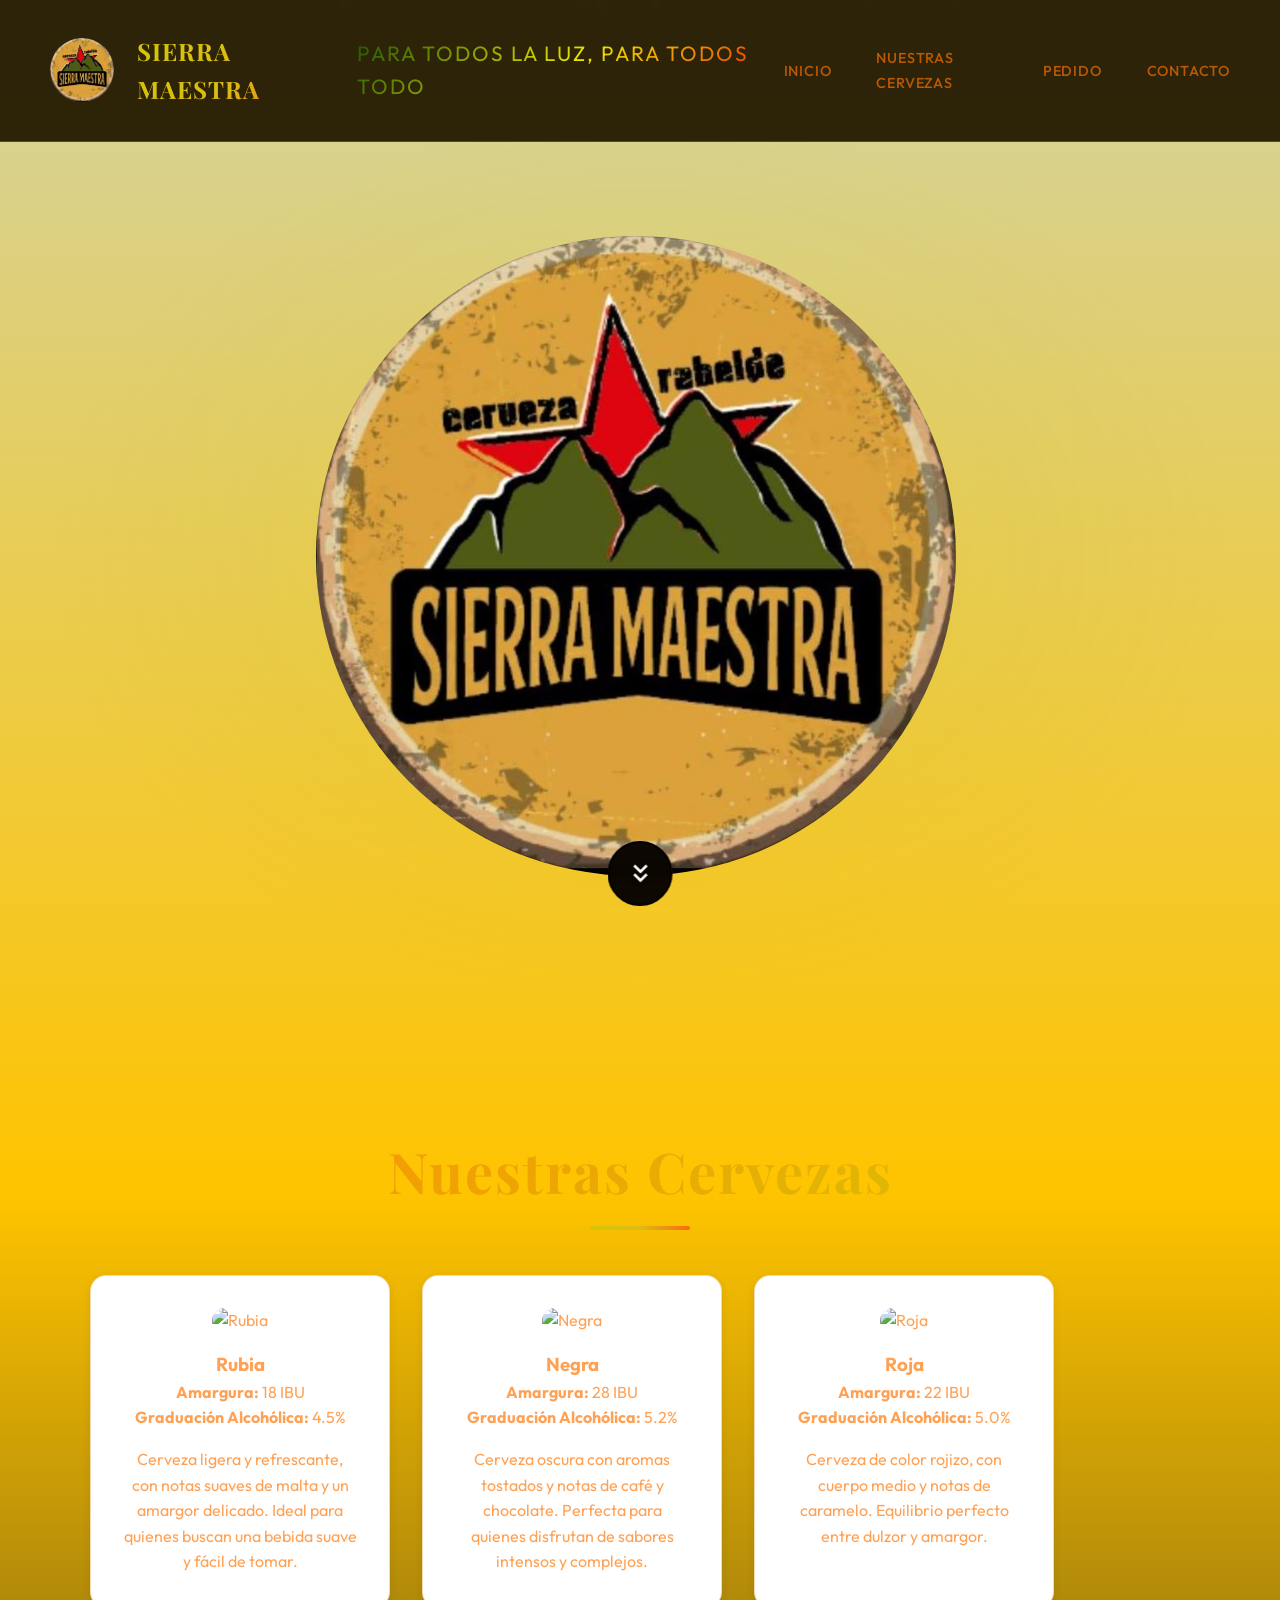
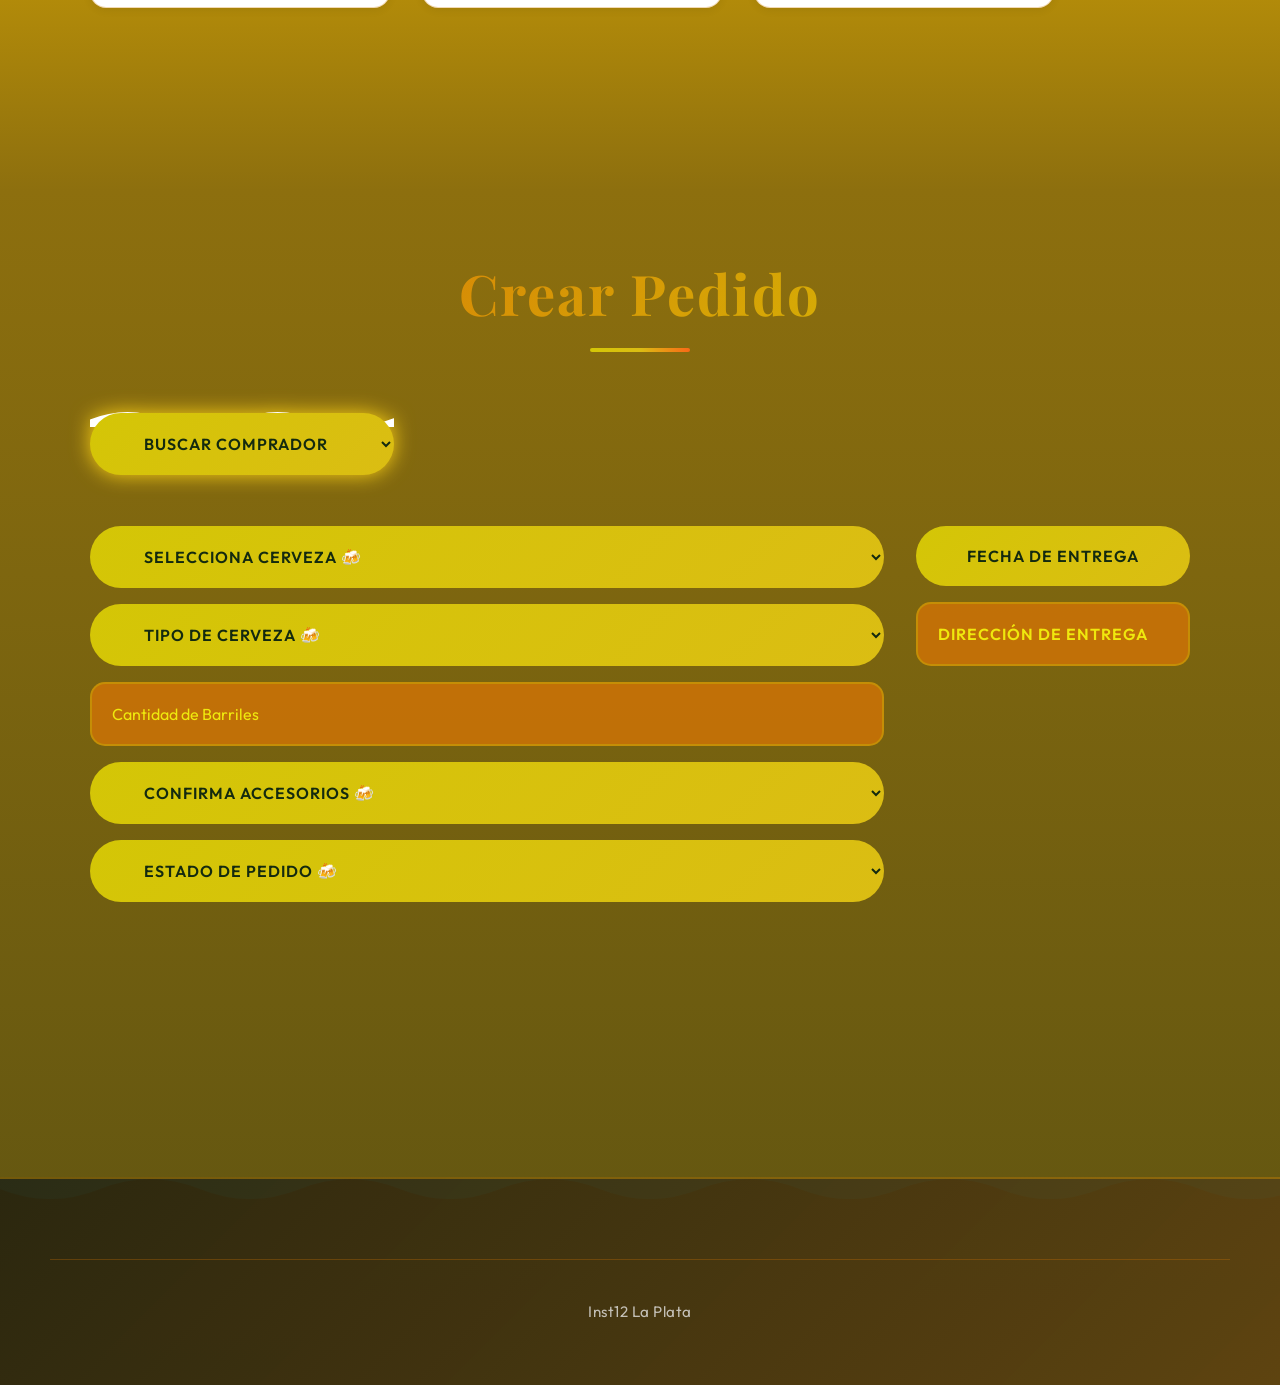
==== pedido.html @ 2453f2c6 "Front" ====
<!DOCTYPE html>
<html lang="en">
<head>
    <meta charset="UTF-8">
    <meta name="viewport" content="width=device-width, initial-scale=1.0">
    <title>Aqua Nova - Ocean Explorer Portfolio</title>
    <link rel="preconnect" href="https://fonts.googleapis.com">
    <link rel="preconnect" href="https://fonts.gstatic.com" crossorigin>
    <link href="https://fonts.googleapis.com/css2?family=Inter:wght@300;400;500;600;700;800&family=Playfair+Display:wght@400;500;600;700;800&family=Outfit:wght@300;400;500;600;700;800&display=swap" rel="stylesheet">
    <link href="tooplate-aqua-nova-style.css" rel="stylesheet">
<!--

Tooplate 2138 Aqua Nova

https://www.tooplate.com/view/2138-aqua-nova

Free HTML CSS Template

-->
</head>
<body>
    <div id="underwater-bg"></div>

    <nav id="navbar">
        <div class="nav-container">
            
            <a href="#home" class="logo-container">
                <img src="logo.jpg" alt="Logo" style="height: 4rem; width: 4rem; border-radius: 50%; object-fit: cover; vertical-align:middle; margin-right:8px;">               
                <span class="logo-text">Sierra Maestra</span>
                <p class="subtitle">Para todos la luz, para todos todo</p>
            </a>
            
            <div class="mobile-menu-toggle" id="mobile-toggle">
                <span></span>
                <span></span>
                <span></span>
            </div>
            
            <div class="nav-menu" id="nav-menu">
                <ul>
                    <li><a href="#home">INICIO</a></li>
                    <li><a href="#cervezas">NUESTRAS CERVEZAS</a></li>
                    <li><a href="#armarPedido">PEDIDO</a></li>
                    <li><a href="#contact">CONTACTO</a></li>
                </ul>
            </div>
        </div>
    </nav>
    <br>

    <section id="home" class="hero">
            <div class="hero-content">
                    <img src="logo.jpg" alt="Logo" style="height:  40rem; border-radius: 55%; object-fit: cover; vertical-align:middle; margin-right:8px;">
            </div>
            <a href="#armarPedido   " class="scroll-btn">
            <div class="scroll-btn-inner">
                <svg viewBox="0 0 24 24" fill="none" stroke="white" stroke-width="2">
                  <path d="M7 13l5 5 5-5M7 6l5 5 5-5"/>
                </svg>
            </div>
            </a>
    </section>
    <section id="cervezas" class="fade-in">
        <h2 class="section-title">Nuestras Cervezas</h2>
        <div class="contact-container" style="display: flex; flex-wrap: wrap; gap: 2rem;">
            <!-- Cerveza 1 -->
            <div class="cerveza-card" style="background: #fff; border-radius: 1rem; box-shadow: 0 2px 8px rgba(0,0,0,0.08); padding: 2rem; width: 300px; text-align: center;">
                <img src="rubia.jpg" alt="Rubia" style="width: 100%; height: 180px; object-fit: cover; border-radius: 1rem;">
                <h3 style="margin-top: 1rem;">Rubia</h3>
                <p><strong>Amargura:</strong> 18 IBU</p>
                <p><strong>Graduación Alcohólica:</strong> 4.5%</p>
                <p style="margin-top: 1rem;">Cerveza ligera y refrescante, con notas suaves de malta y un amargor delicado. Ideal para quienes buscan una bebida suave y fácil de tomar.</p>
            </div>
            <!-- Cerveza 2 -->
            <div class="cerveza-card" style="background: #fff; border-radius: 1rem; box-shadow: 0 2px 8px rgba(0,0,0,0.08); padding: 2rem; width: 300px; text-align: center;">
                <img src="negra.jpg" alt="Negra" style="width: 100%; height: 180px; object-fit: cover; border-radius: 1rem;">
                <h3 style="margin-top: 1rem;">Negra</h3>
                <p><strong>Amargura:</strong> 28 IBU</p>
                <p><strong>Graduación Alcohólica:</strong> 5.2%</p>
                <p style="margin-top: 1rem;">Cerveza oscura con aromas tostados y notas de café y chocolate. Perfecta para quienes disfrutan de sabores intensos y complejos.</p>
            </div>
            <!-- Cerveza 3 -->
            <div class="cerveza-card" style="background: #fff; border-radius: 1rem; box-shadow: 0 2px 8px rgba(0,0,0,0.08); padding: 2rem; width: 300px; text-align: center;">
                <img src="roja.jpg" alt="Roja" style="width: 100%; height: 180px; object-fit: cover; border-radius: 1rem;">
                <h3 style="margin-top: 1rem;">Roja</h3>
                <p><strong>Amargura:</strong> 22 IBU</p>
                <p><strong>Graduación Alcohólica:</strong> 5.0%</p>
                <p style="margin-top: 1rem;">Cerveza de color rojizo, con cuerpo medio y notas de caramelo. Equilibrio perfecto entre dulzor y amargor.</p>
            </div>
        </div>
    </section>  
    <section id="armarPedido" class="fade-in">
    <h2 class="section-title">Crear Pedido</h2>
    <div class="contact-container">
        <form class="contact-form">



                <!-- probando -->
                <div class="form-group">
                    <select id="buscarClienteSelect" class="dive-btn" style="margin-top: 1rem;" required>
                                        <option value="">Buscar Comprador</option>
                                        <option value="dni">DNI</option>
                                        <option value="nombre">Nombre</option>
                                        <option value="email">Email</option>
                                        <option value="telefono">Teléfono</option>
                    </select>
                            <input type="text" id="buscarClienteInput" style="margin-top: 1rem; display:none;" required>
                            <button type="button" id="buscarClienteBtn" class="dive-btn" style="margin-top: 1rem; display:none;">Buscar</button>
                            <!-- <input type="text" placeholder="Nombre / Razón Social" style="margin-top: 1rem;" required>
                            <input type="email" placeholder="E-mail" required>
                            <input type="text" placeholder="Dirección de Facturación" required>
                            <input type="tel" placeholder="Teléfono" required>
                            <input type="date" class="dive-btn" style="margin-top: 1rem;" placeholder="Fecha de Pedido" required> -->
                 </select>
                        </div>

                
                      
        </form>
    </div>
    <div class="contact-container">
        <div class="form-group">
            <select class="dive-btn" style="margin-top: 1rem;" required>
                <option value="">Selecciona Cerveza 🍻</option>
                <option value="rubia">Rubia</option>
                <option value="negra">Negra</option>
                <option value="roja">Roja</option>
            </select>
            <select id="cervezaSelect" class="dive-btn" style="margin-top: 1rem;" required>
                <option value="">Tipo de Cerveza 🍻</option>
                <option value="litro">Litro</option>
                <option value="barril">Barril</option>
            </select>
            <input type="number" placeholder="Cantidad de Barriles" style="margin-top: 1rem;" required>
            <select class="dive-btn" style="margin-top: 1rem;" required>
                <option value="">Confirma Accesorios 🍻</option>
                <option value="si">Sí</option>
                <option value="no">No</option>
            </select>
            <select class="dive-btn" style="margin-top: 1rem;" required>
                <option value="">Estado de Pedido 🍻</option>
                <option value="confirmado">Confirmado</option>
                <option value="noConfirmado">No Confirmado</option>
                <option value="enEspera">En Espera</option>
                <option value="finalizado">Finalizado</option>
            </select>
        </div>
     <div class="form-group">
            <button type="button" id="mostrarFechaBtn" class="dive-btn" style="margin-top: 1rem;">Fecha de Entrega</button>
            <input type="datetime-local" id="fechaEntrega" class="dive-btn" style="margin-top: 1rem; display:none;" required>
            <input type="text" class="dive-btn" id="direccionEntrega" style="margin-top: 1rem;" placeholder="Dirección de Entrega" required>
            <div id="mapaEntrega" style="margin-top: 1rem; width: 100%; height: 300px; display: none;"></div>
    </div>  
    <div id="mapaEntrega" style="margin-top: 1rem; width: 100%; height: 300px; display: none;"></div>
    
        <!-- <div class="form-group">
            
            <label for="fechaEntrega" style="margin-top: 1rem;">Fecha de Entrega</label>
            <input type="datetime-local" id="fechaEntrega" class="dive-btn" style="margin-top: 1rem;" required>
            <input type="text" class="dive-btn" id="direccionEntrega" style="margin-top: 1rem;" placeholder="Dirección de Entrega" required>
            <div id="mapaEntrega" style="margin-top: 1rem; width: 100%; height: 300px; display: none;"></div>
        </div> -->
            <button type="button" id="confirmarPedido" class="dive-btn" style="margin-top: 1rem; display:none;">Confirmar Pedido</button>

    </div>
</section>

    <footer>       
        <div class="footer-bottom">
            <p> Inst12 La Plata</p>
        </div>
    </footer>

    <script src="tooplate-aqua-nova-scripts.js"></script>
</body>
</html>
---- tooplate-aqua-nova-style.css ----
/*

Tooplate 2138 Aqua Nova

https://www.tooplate.com/view/2138-aqua-nova

*/

@charset "utf-8";

/* CSS Document */

        * {
            margin: 0;  
            padding: 0;
            box-sizing: border-box;
        }

        :root {
            --deep-ocean: #142a0f;
            --ocean-blue: #e7b018;
            --aqua-teal: #d1b308;
            --coral-orange: #f96916;
            --sea-foam: #dbbd13;
            --pearl-white: #ff7403ad;
            --wave-blue: #cfa004;
            --deep-teal: #e6c406;
            --sunset-pink: #ec4899;
            --sand-gold: #eab308;
            --ocean-surface: #d4c606;   
            --twilight-purple: #7c3aed;
            --twilight-black: #010002;
        }

        body {
            font-family: 'Outfit', -apple-system, BlinkMacSystemFont, sans-serif;
            background: linear-gradient(180deg,rgb(212, 212, 160) 0%, #ffc400 40%, #8d6f0e 60%, #5e5311 100%);
            color: var(--pearl-white);
            overflow-x: hidden;
            position: relative;
            line-height: 1.6;
            -webkit-font-smoothing: antialiased;
            -moz-osx-font-smoothing: grayscale;
            min-height: 100vh;
        }

        /* Underwater Background - Simplified */
        #underwater-bg {
            position: fixed;
            top: 0;
            left: 0;
            width: 100%;
            height: 100%;
            z-index: -1;
            overflow: hidden;
        }

        /* Floating bubbles */
        .bubble {
            position: absolute;
            background: radial-gradient(circle, rgb(255, 255, 255) 0%, rgba(255, 255, 255, 0.712) 60%, transparent 100%);
            border-radius: 50%;
            animation: bubbleFloat 15s ease-in-out infinite;
            pointer-events: none;
            box-shadow: inset 0 0 10px rgba(255, 255, 255, 0.3);
        }

        @keyframes bubbleFloat {
            0% { 
                transform: translateY(100vh) translateX(0px) scale(0); 
                opacity: 0; 
            }
            5% { 
                opacity: 0.6; 
                transform: translateY(95vh) translateX(5px) scale(0.3); 
            }
            15% { 
                opacity: 0.8; 
                transform: translateY(85vh) translateX(-10px) scale(0.6); 
            }
            50% { 
                opacity: 0.9; 
                transform: translateY(50vh) translateX(15px) scale(0.9); 
            }
            85% { 
                opacity: 0.7; 
                transform: translateY(15vh) translateX(-5px) scale(1); 
            }
            95% { 
                opacity: 0.3; 
                transform: translateY(5vh) translateX(10px) scale(1.1); 
            }
            100% { 
                transform: translateY(-5vh) translateX(0px) scale(1.2); 
                opacity: 0; 
            }
        }

        /* Ocean particles */
        .ocean-particle {
            position: absolute;
            background: radial-gradient(circle, var(white)  0%, rgba(240, 240, 240, 0.4) 50%, transparent 80%);
            border-radius: 50%;
            animation: drift 18s ease-in-out infinite;
            pointer-events: none;
            opacity: 0.6;
        }

        @keyframes drift {
            0% { 
                transform: translateX(-120px) translateY(20px) rotate(0deg) scale(0.8); 
                opacity: 0; 
            }
            10% { 
                opacity: 0.4; 
                transform: translateX(-80px) translateY(10px) rotate(20deg) scale(0.9); 
            }
            30% { 
                opacity: 0.7; 
                transform: translateX(20vw) translateY(-10px) rotate(90deg) scale(1); 
            }
            50% { 
                opacity: 0.8; 
                transform: translateX(50vw) translateY(5px) rotate(180deg) scale(1.1); 
            }
            70% { 
                opacity: 0.6; 
                transform: translateX(80vw) translateY(-15px) rotate(270deg) scale(1); 
            }
            90% { 
                opacity: 0.3; 
                transform: translateX(calc(100vw + 80px)) translateY(-30px) rotate(340deg) scale(0.9); 
            }
            100% { 
                transform: translateX(calc(100vw + 120px)) translateY(-50px) rotate(360deg) scale(0.8); 
                opacity: 0; 
            }
        }

        /* Navigation */
        nav {
            position: fixed;
            top: 0;
            width: 100%;
            padding: 20px 50px;
            color:#633912;
            background: rgba(36, 26, 0, 0.95);    
            backdrop-filter: blur(20px);
            z-index: 1000;
            transition: all 0.3s ease;
            border-bottom: 1px solid rgba(185, 160, 16, 0.3);
        }

        nav.scrolled {
            padding: 15px 50px;
            background: #633912;
            box-shadow: 0 8px 32px rgba(185, 168, 16, 0.15);
        }

        .nav-container {
            display: flex;
            justify-content: space-between;
            align-items: center;
            max-width: 1400px;
            margin: 0 auto;
        }

        /* Logo */
        .logo-container {
            display: flex;
            align-items: center;
            gap: 15px;
            text-decoration: none;
            transition: all 0.3s ease;
        }

        .logo-container:hover {
            transform: scale(1.05);
        }
        .logo-img {
            border-radius: 50%;
            object-fit: cover;
        }
  

        .logo-text {
            font-family: 'Playfair Display', serif;
            font-size: 1.5rem;
            font-weight: 700;
            background: linear-gradient(135deg, var(--ocean-surface), var(--sea-foam), var(--coral-orange));
            -webkit-background-clip: text;
            -webkit-text-fill-color: transparent;
            background-clip: text;
            letter-spacing: 1px;
        }

        /* Navigation Menu - Modern Minimal Design */
        nav ul {
            list-style: none;
            display: flex;
            gap: 45px;
            align-items: center;
        }

        nav a {
            font-family: 'Outfit', sans-serif;
            color: var(--pearl-white);
            text-decoration: none;
            position: relative;
            transition: all 0.3s cubic-bezier(0.4, 0, 0.2, 1);
            font-weight: 500;
            letter-spacing: 0.8px;
            padding: 12px 0;
            font-size: 0.9rem;
            text-transform: uppercase;
        }

        nav ul a::after {
            content: '';
            position: absolute;
            left: 0;
            bottom: -4px;
            width: 0;
            height: 2px;
            background: linear-gradient(90deg, var(--ocean-surface) 0%, var(--sea-foam) 50%, var(--coral-orange) 100%);
            transition: width 0.4s cubic-bezier(0.4, 0, 0.2, 1);
            border-radius: 1px;
        }

        nav ul a:hover {
            color: var(--ocean-surface);
            transform: translateY(-2px);
        }

        nav ul a:hover::after {
            width: 100%;
        }

        /* Active menu item */
        nav ul a.active {
            color: var(--ocean-surface);
        }

        nav ul a.active::after {
            width: 100%;
            background: var(--ocean-surface);
        }

        /* Mobile Menu */
        .mobile-menu-toggle {
            display: none;
            flex-direction: column;
            cursor: pointer;
            z-index: 1001;
        }

        .mobile-menu-toggle span {
            width: 30px;
            height: 3px;
            background: var(--ocean-surface);
            margin: 3px 0;
            transition: all 0.3s ease;
            border-radius: 2px;
        }
        .cantidad-margen {
            margin: 1rem 0;
        }
        .mobile-menu-toggle.active span:nth-child(1) {
            transform: rotate(45deg) translate(8px, 8px);
        }

        .mobile-menu-toggle.active span:nth-child(2) {
            opacity: 0;
        }

        .mobile-menu-toggle.active span:nth-child(3) {
            transform: rotate(-45deg) translate(8px, -8px);
        }

        /* Hero Section */
        .hero {
            height: 100vh;
            display: flex;
            align-items: center;
            justify-content: center;
            position: relative;
            margin-top: 80px;
            background: radial-gradient(ellipse at center, rgba(182, 185, 16, 0.1) 0%, transparent 70%);
        }

        .hero-content {
            text-align: center;
            z-index: 10;
            animation: fadeInUp 2s ease;
            position: relative;
        }

        .ocean-title {
            font-family: 'Playfair Display', serif;
            font-size: 4.8rem;
            font-weight: 800;
            position: relative;
            color: #633912;
            letter-spacing: 3px;
            margin-bottom: 20px;
            text-shadow: 0 0 30px rgba(112, 53, 4, 0.959);
            animation: waveGlow 4s ease-in-out infinite alternate;
        }

        .ocean-subtitle {
            font-family: 'Playfair Display', serif;
            font-size: 4.8rem;
            font-weight: 800;
            position: relative;
            color: #633912;
            letter-spacing: 3px;
            margin-bottom: 20px;
            text-shadow: 0 0 30px rgba(112, 53, 4, 0.959);
            animation: waveGlow 4s ease-in-out infinite alternate;
        }

        @keyframes waveGlow {
            0% { 
                text-shadow: 0 0 30px rgba(64, 212, 6, 0.8),
                           0 0 60px rgba(36, 238, 18, 0.6);
            }
            50% { 
                text-shadow: 0 0 40px rgb(213, 250, 2),
                             0 0 200px rgb(240, 236, 6),
                           0 0 200px rgba(255, 238, 2, 0.993);
            }
            100% { 
                text-shadow: 0 0 40px rgb(255, 30, 0),
                           0 0 80px rgba(255, 2, 2, 0.925),
                           0 0 200px rgba(250, 0, 0, 0.932);
            }
        }

        .subtitle {
            font-family: 'Outfit', sans-serif;
            font-size: 1.3rem;
            font-weight: 400;
            opacity: 0.9;
            background: linear-gradient(135deg, rgb(26, 90, 0),rgb(255, 251, 0), rgba(255, 8, 8));
            -webkit-background-clip: text;
            -webkit-text-fill-color: transparent;
            background-clip: text;
            letter-spacing: 2px;
            text-transform: uppercase;
            animation: ripple 3s ease-in-out infinite, waveGlow 4s ease-in-out infinite alternate  ;
        }

        @keyframes ripple {
            0%, 100% { opacity: 0.8; transform: translateY(0px); }
            50% { opacity: 1; transform: translateY(-5px); }
        }

        /* Scroll Button */
        .scroll-btn {
            position: absolute;
            bottom: 100px;
            left: 50%;
            transform: translateX(-50%);
            cursor: pointer;
            animation: wave 3s ease-in-out infinite;
            z-index: 10;
        }

        .scroll-btn-inner {
            width: 65px;
            height: 65px;
            border: 2px solid var(--twilight-black);
            border-radius: 50%;
            display: flex;
            align-items: center;
            justify-content: center;
            background: rgba(10, 5, 0, 0.979);
            backdrop-filter: blur(10px);
            transition: all 0.3s ease;
            position: relative;
        }

        .scroll-btn:hover .scroll-btn-inner {
            background: rgb(71, 29, 1);
            transform: scale(1.1);
            box-shadow: 0 0 40px var(--twilight-black), inset 0 0 20px rgba(54, 36, 1, 0.911);
        }

        .scroll-btn svg {
            width: 30px;
            height: 30px;
            stroke: var(white);
            animation: bob 2s infinite;
        }

        @keyframes wave {
            0%, 100% { transform: translateX(-50%) translateY(0); }
            50% { transform: translateX(-50%) translateY(-20px); }
        }

        @keyframes bob {
            0%, 100% { opacity: 1; transform: translateY(0); }
            50% { opacity: 0.7; transform: translateY(8px); }
        }

        /* Sections */
        section {
            padding: 120px 50px;
            max-width: 1200px;
            margin: 0 auto;
            position: relative;
            z-index: 2;
        }

        .section-title {
            font-family: 'Playfair Display', serif;
            font-size: 3.5rem;
            font-weight: 700;
            margin-bottom: 60px;
            text-align: center;
            position: relative;
            display: inline-block;
            width: 100%;
            letter-spacing: 2px;
            background: linear-gradient(135deg, var(--pearl-white), var(--ocean-surface));
            -webkit-background-clip: text;
            -webkit-text-fill-color: transparent;
            background-clip: text;
        }

        .section-title::after {
            content: '';
            position: absolute;
            bottom: -15px;
            left: 50%;
            transform: translateX(-50%);
            width: 100px;
            height: 4px;
            background: linear-gradient(90deg, var(--ocean-surface), var(--sea-foam), var(--coral-orange));
            border-radius: 2px;
            animation: currentFlow 4s ease-in-out infinite;
        }

        @keyframes currentFlow {
            0%, 100% { width: 100px; }
            50% { width: 160px; }
        }

        /* About Section - Ocean Theme */
        .about-section {
            background: linear-gradient(135deg, rgba(212, 174, 6, 0.08), rgba(185, 154, 16, 0.08));
            border-radius: 30px;
            padding: 80px 60px;
            margin: 0 auto;
            max-width: 1400px;
            border: 1px solid rgba(212, 191, 6, 0.2);
            position: relative;
            overflow: hidden;
        }

        .about-section::before {
            content: '';
            position: absolute;
            top: 0;
            left: 0;
            right: 0;
            bottom: 0;
            background: url('data:image/svg+xml,<svg xmlns="http://www.w3.org/2000/svg" viewBox="white"><path d="M0 10 Q25 0 50 10 T100 10 V20 H0 Z" fill="white)"/></svg>') repeat-x;
            background-size: 200px 40px;
            animation: waves 8s ease-in-out infinite;
            pointer-events: none;
        }

        @keyframes waves {
            0%, 100% { transform: translateX(0); }
            50% { transform: translateX(-100px); }
        }

        .about-hero {
            text-align: center;
            margin-bottom: 80px;
            position: relative;
            z-index: 1;
        }

        .about-hero h3 {
            font-family: 'Playfair Display', serif;
            font-size: 2.8rem;
            font-weight: 700;
            margin-bottom: 30px;
            background: linear-gradient(135deg, var(--ocean-surface), var(--sea-foam));
            -webkit-background-clip: text;
            -webkit-text-fill-color: transparent;
            background-clip: text;
            letter-spacing: 1px;
        }

        .about-description {
            font-size: 1.2rem;
            line-height: 1.8;
            color: rgba(248, 250, 252, 0.9);
            max-width: 800px;
            margin: 0 auto;
            font-weight: 400;
        }

        .about-grid {
            display: grid;
            grid-template-columns: 1fr 1fr 1fr;
            gap: 50px;
            margin-top: 60px;
            position: relative;
            z-index: 1;
        }

        .about-card {
            background: rgba(212, 174, 6, 0.12);
            backdrop-filter: blur(15px);
            border-radius: 25px;
            padding: 40px 30px;
            border: 1px solid rgba(212, 130, 6, 0.3);
            transition: all 0.4s ease;
            text-align: center;
            position: relative;
            overflow: hidden;
        }

        .about-card::before {
            content: '';
            position: absolute;
            top: -50%;
            left: -50%;
            width: 200%;
            height: 200%;
            background: radial-gradient(circle, rgba(212, 123, 6, 0.15) 0%, transparent 70%);
            transform: rotate(45deg);
            transition: all 0.5s ease;
            opacity: 0;
        }

        .about-card:hover::before {
            opacity: 1;
            animation: shimmer 0.8s ease;
        }

        .about-card:hover {
            transform: translateY(-15px);
            box-shadow: 0 30px 60px rgba(212, 140, 6, 0.3);
            border-color: var(--sea-foam);
            background: rgba(212, 174, 6, 0.18);
        }

        @keyframes shimmer {
            0% { transform: rotate(45deg) translateY(-100%); }
            100% { transform: rotate(45deg) translateY(100%); }
        }

        .about-card-icon {
            font-size: 3.5rem;
            margin-bottom: 25px;
            display: block;
            filter: drop-shadow(0 0 20px rgba(208, 212, 6, 0.6));
        }

        .about-card h4 {
            font-family: 'Playfair Display', serif;
            font-size: 1.4rem;
            font-weight: 600;
            margin-bottom: 15px;
            color: var(--ocean-surface);
            letter-spacing: 0.5px;
            text-transform: capitalize;
        }

        .about-card p {
            font-size: 1rem;
            line-height: 1.7;
            color: rgba(248, 250, 252, 0.85);
            font-weight: 400;
        }

        .achievements-grid {
            display: grid;
            grid-template-columns: repeat(4, 1fr);
            gap: 30px;
            margin-top: 60px;
            position: relative;
            z-index: 1;
        }

        .achievement-item {
            text-align: center;
            padding: 35px 25px;
            background: rgba(86, 94, 17, 0.2);
            border-radius: 20px;
            border: 1px solid rgba(185, 131, 16, 0.4);
            transition: all 0.3s ease;
            position: relative;
            overflow: hidden;
        }

        .achievement-item::before {
            content: '';
            position: absolute;
            top: 0;
            left: 0;
            right: 0;
            height: 4px;
            background: linear-gradient(90deg, var(--ocean-surface), var(--sea-foam), var(--coral-orange));
        }

        .achievement-item:hover {
            transform: translateY(-8px);
            border-color: var(--ocean-surface);
            box-shadow: 0 20px 40px rgba(212, 157, 6, 0.25);
            background: rgba(94, 67, 17, 0.3);
        }

        .achievement-number {
            font-family: 'Playfair Display', serif;
            font-size: 3rem;
            font-weight: 800;
            color: var(--ocean-surface);
            margin-bottom: 10px;
            letter-spacing: 1px;
        }

        .achievement-label {
            font-family: 'Outfit', sans-serif;
            font-size: 0.9rem;
            color: rgba(248, 250, 252, 0.8);
            text-transform: uppercase;
            letter-spacing: 1px;
            font-weight: 500;
        }

        /* Research Section - Sidebar Layout */
        .research-section {
            padding: 120px 0;
            background: linear-gradient(135deg, rgba(94, 80, 17, 0.05), rgba(191, 212, 6, 0.08));
        }

        .research-container {
            max-width: 1400px;
            margin: 0 auto;
            padding: 0 50px;
            display: grid;
            grid-template-columns: 300px 1fr;
            gap: 60px;
            align-items: start;
        }

        .research-sidebar {
            background: rgba(212, 174, 6, 0.1);
            backdrop-filter: blur(15px);
            border-radius: 25px;
            padding: 30px;
            border: 1px solid rgba(6, 182, 212, 0.2);
            position: sticky;
            top: 120px;
        }

        .research-tab {
            width: 100%;
            padding: 20px 25px;
            background: transparent;
            border: none;
            color: rgba(248, 250, 252, 0.8);
            font-family: 'Outfit', sans-serif;
            font-size: 0.95rem;
            font-weight: 600;
            text-transform: uppercase;
            letter-spacing: 1px;
            cursor: pointer;
            transition: all 0.4s ease;
            border-radius: 15px;
            position: relative;
            margin-bottom: 15px;
            text-align: left;
            border: 1px solid transparent;
        }

        .research-tab:last-child {
            margin-bottom: 0;
        }

        .research-tab.active {
            background: linear-gradient(135deg, var(--ocean-surface), var(--sea-foam));
            color: var(--deep-ocean);
            box-shadow: 0 10px 25px rgba(6, 182, 212, 0.4);
            border-color: var(--ocean-surface);
        }

        .research-tab:hover:not(.active) {
            background: rgba(6, 182, 212, 0.15);
            color: var(--pearl-white);
            border-color: rgba(6, 182, 212, 0.3);
            transform: translateX(5px);
        }

        .research-content-area {
            background: rgba(6, 182, 212, 0.08);
            backdrop-filter: blur(15px);
            border-radius: 25px;
            padding: 50px;
            border: 1px solid rgba(6, 182, 212, 0.2);
            min-height: 600px;
        }

        .research-content {
            display: none;
            animation: surfaceUp 0.6s ease;
        }

        .research-content.active {
            display: block;
        }

        @keyframes surfaceUp {
            from { opacity: 0; transform: translateY(30px); }
            to { opacity: 1; transform: translateY(0); }
        }

        .research-content h3 {
            font-family: 'Playfair Display', serif;
            font-size: 2.2rem;
            font-weight: 700;
            margin-bottom: 30px;
            color: var(--ocean-surface);
            letter-spacing: 1px;
        }

        .research-content p {
            font-size: 1.1rem;
            line-height: 1.8;
            color: rgba(248, 250, 252, 0.9);
            margin-bottom: 30px;
        }

        .research-details {
            display: grid;
            grid-template-columns: repeat(auto-fit, minmax(280px, 1fr));
            gap: 25px;
            margin-top: 40px;
        }

        .detail-card {
            background: rgba(16, 185, 129, 0.1);
            border-radius: 15px;
            padding: 25px;
            border: 1px solid rgba(16, 185, 129, 0.3);
            transition: all 0.3s ease;
        }

        .detail-card:hover {
            transform: translateY(-5px);
            border-color: var(--sea-foam);
            box-shadow: 0 15px 30px rgba(16, 185, 129, 0.2);
        }

        .detail-card h4 {
            font-family: 'Outfit', sans-serif;
            font-size: 1.1rem;
            font-weight: 600;
            margin-bottom: 10px;
            color: var(--sea-foam);
            text-transform: uppercase;
            letter-spacing: 0.5px;
        }

        .detail-card p {
            font-size: 0.95rem;
            line-height: 1.6;
            color: rgba(248, 250, 252, 0.8);
            margin: 0;
        }

        .research-stats {
            display: flex;
            gap: 30px;
            margin-top: 30px;
            flex-wrap: wrap;
        }

        .stat-item {
            text-align: center;
        }

        .stat-item .number {
            font-family: 'Playfair Display', serif;
            font-size: 2rem;
            font-weight: 800;
            color: var(--coral-orange);
            display: block;
        }

        .stat-item .label {
            font-size: 0.8rem;
            color: rgba(248, 250, 252, 0.7);
            text-transform: uppercase;
            letter-spacing: 1px;
            margin-top: 5px;
        }

        /* Equipment Section - Organized Categories */
        .equipment-section {
            background: linear-gradient(135deg, rgba(212, 157, 6, 0.05), rgba(185, 106, 16, 0.05));
            border-radius: 30px;
            padding: 80px 60px;
            margin: 0 auto;
            max-width: 1400px;
            border: 1px solid rgba(212, 105, 6, 0.2);
            position: relative;
            overflow: hidden;
        }

        .equipment-section::before {
            content: '';
            position: absolute;
            top: 0;
            left: 0;
            right: 0;
            bottom: 0;
            background: url('data:image/svg+xml,<svg xmlns="http://www.w3.org/2000/svg" viewBox="0 0 100 20"><path d="M0 12 Q25 2 50 12 T100 12 V20 H0 Z" fill="rgba(16,185,129,0.03)"/></svg>') repeat-x;
            background-size: 180px 35px;
            animation: gentleFlow 10s ease-in-out infinite;
            pointer-events: none;
        }



          .cerveza-card {
            background: rgba(212, 174, 6, 0.12);
            backdrop-filter: blur(15px);
            border-radius: 25px;
            padding: 40px 30px;
            border: 1px solid rgba(212, 130, 6, 0.3);
            transition: all 0.4s ease;
            text-align: center;
            position: relative;
            overflow: hidden;
        }

        .cerveza-card::before {
            content: '';
            position: absolute;
            top: -50%;
            left: -50%;
            width: 200%;
            height: 200%;
            background: radial-gradient(circle, rgba(212, 123, 6, 0.15) 0%, transparent 70%);
            transform: rotate(45deg);
            transition: all 0.5s ease;
            opacity: 0;
        }

        @keyframes gentleFlow {
            0%, 100% { transform: translateX(0); }
            50% { transform: translateX(-90px); }
        }

        .equipment-categories {
            display: grid;
            grid-template-columns: repeat(auto-fit, minmax(350px, 1fr));
            gap: 40px;
            position: relative;
            z-index: 1;
        }

        .equipment-category {
            background: rgba(6, 182, 212, 0.08);
            backdrop-filter: blur(15px);
            border-radius: 20px;
            padding: 35px;
            border: 1px solid rgba(212, 116, 6, 0.3);
            transition: all 0.4s ease;
            position: relative;
            overflow: hidden;
        }

        .equipment-category::before {
            content: '';
            position: absolute;
            top: 0;
            left: 0;
            right: 0;
            height: 4px;
            background: linear-gradient(90deg, var(--ocean-surface), var(--sea-foam));
        }

        .equipment-category:hover {
            transform: translateY(-10px);
            box-shadow: 0 25px 50px rgba(212, 123, 6, 0.25);
            border-color: var(--sea-foam);
            background: rgba(212, 116, 6, 0.12);
        }

        .category-icon {
            font-size: 3rem;
            margin-bottom: 20px;
            display: block;
            filter: drop-shadow(0 0 15px rgba(212, 164, 6, 0.6));
        }

        .equipment-category h3 {
            font-family: 'Playfair Display', serif;
            font-size: 1.6rem;
            font-weight: 700;
            margin-bottom: 20px;
            color: var(--ocean-surface);
            letter-spacing: 0.5px;
        }

        .equipment-category p {
            font-size: 1rem;
            line-height: 1.7;
            color: rgba(248, 250, 252, 0.8);
            margin-bottom: 25px;
        }

        .equipment-list {
            list-style: none;
        }

        .equipment-list li {
            padding: 12px 0;
            border-bottom: 1px solid rgba(212, 116, 6, 0.2);
            display: flex;
            justify-content: space-between;
            align-items: center;
            font-size: 0.95rem;
            color: rgba(248, 250, 252, 0.9);
            transition: all 0.3s ease;
        }

        .equipment-list li:last-child {
            border-bottom: none;
        }

        .equipment-list li:hover {
            color: var(--sea-foam);
            transform: translateX(5px);
        }

        .equipment-spec {
            font-size: 0.8rem;
            color: rgba(248, 250, 252, 0.6);
            font-style: italic;
        }

        .category-stats {
            display: flex;
            gap: 20px;
            margin-top: 20px;
            padding-top: 20px;
            border-top: 1px solid rgba(212, 81, 6, 0.2);
        }

        .category-stat {
            text-align: center;
            flex: 1;
        }

        .category-stat .number {
            font-family: 'Playfair Display', serif;
            font-size: 1.5rem;
            font-weight: 800;
            color: var(--coral-orange);
            display: block;
        }

        .category-stat .label {
            font-size: 0.75rem;
            color: rgba(248, 250, 252, 0.6);
            text-transform: uppercase;
            letter-spacing: 1px;
            margin-top: 5px;
        }

        /* Contact Container - Equal Width Columns */
        .contact-container {
            display: flex;
            grid-template-columns: 1fr 1fr;
            gap: 2rem;
            max-width: 1400px;
            margin: 0 auto;
        }

        .contact-info {
            background: rgba(212, 123, 6, 0.08);
            backdrop-filter: blur(15px);
            border-radius: 25px;
            padding: 50px;
            border: 1px solid rgba(212, 147, 6, 0.3);
            position: relative;
            overflow: hidden;
        }

        .contact-info::before {
            content: '';
            position: absolute;
            top: 0;
            left: 0;
            right: 0;
            bottom: 0;
            background: url('data:image/svg+xml,<svg xmlns="http://www.w3.org/2000/svg" viewBox="0 0 100 20"><path d="M0 15 Q25 5 50 15 T100 15 V20 H0 Z" fill="rgba(16,185,129,0.03)"/></svg>') repeat-x;
            background-size: 150px 30px;
            animation: gentleWaves 6s ease-in-out infinite;
            pointer-events: none;
        }

        @keyframes gentleWaves {
            0%, 100% { transform: translateX(0); }
            50% { transform: translateX(-75px); }
        }

        .contact-info h3 {
            font-family: 'Playfair Display', serif;
            font-size: 2rem;
            font-weight: 700;
            margin-bottom: 30px;
            color: var(--ocean-surface);
            letter-spacing: 1px;
            position: relative;
            z-index: 1;
        }

        .contact-details {
            position: relative;
            z-index: 1;
        }

        .contact-item {
            display: flex;
            align-items: flex-start;
            margin-bottom: 25px;
            padding: 20px;
            background: rgba(212, 116, 6, 0.05);
            border-radius: 15px;
            border: 1px solid rgba(212, 157, 6, 0.2);
            transition: all 0.3s ease;
        }

        .contact-item:hover {
            transform: translateY(-3px);
            border-color: var(--sea-foam);
            box-shadow: 0 10px 25px rgba(212, 191, 6, 0.2);
        }

        .contact-icon {
            font-size: 1.5rem;  
            margin-right: 15px;
            color: var(--coral-orange);
            filter: drop-shadow(0 0 10px rgba(249, 115, 22, 0.4));
        }

        .contact-text {
            flex: 1;
        }

        .contact-label {
            font-family: 'Outfit', sans-serif;
            font-size: 0.9rem;
            font-weight: 600;
            color: var(--sea-foam);
            text-transform: uppercase;
            letter-spacing: 1px;
            margin-bottom: 5px;
        }

        .contact-value {
            font-size: 1rem;
            color: rgba(248, 250, 252, 0.9);
            line-height: 1.5;
        }

        .research-station-map {
            margin-top: 30px;
            position: relative;
            z-index: 1;
        }

        .map-header {
            font-family: 'Outfit', sans-serif;
            font-size: 1rem;
            font-weight: 600;
            color: var(--ocean-surface);
            margin-bottom: 15px;
            text-transform: uppercase;
            letter-spacing: 1px;
        }

        .map-placeholder {
            background: linear-gradient(135deg, rgba(17, 94, 89, 0.3), rgba(6, 182, 212, 0.2));
            border: 2px dashed rgba(212, 123, 6, 0.384);
            border-radius: 15px;
            height: 200px;
            display: flex;
            align-items: center;
            justify-content: center;
            margin-bottom: 15px;
        }

        .map-text {
            text-align: center;
            color: rgba(248, 250, 252, 0.8);
            font-weight: 500;
            line-height: 1.4;
        }

        .station-coordinates {
            font-size: 0.9rem;
            color: rgba(248, 250, 252, 0.7);
            line-height: 1.5;
        }

        /* Contact Form - Wider with Better Spacing */
        .contact-form {
            font-size: 1.5rem;  
            margin-right: 15px;
            color: var(--coral-orange);
            filter: drop-shadow(0 0 10px rgb(249, 207, 22));
        }

        .contact-form::before {
            content: '';
            position: absolute;
            top: 0;
            left: 0;
            right: 0;
            bottom: 0;
            background: url('data:image/svg+xml,<svg xmlns="http://www.w3.org/2000/svg" viewBox="0 0 100 20"><path d="M0 15 Q25 5 50 15 T100 15 V20 H0 Z" fill="white"/></svg>') repeat-x;
            background-size: 150px 30px;
            animation: gentleWaves 6s ease-in-out infinite;
            pointer-events: none;
        }

        /* Form styling - Fixed */
        .form-group {
            margin-bottom: 35px;
            position: relative;
            z-index: 1;
        }

        .form-group input,
        .form-group textarea {
            width: 100%;
            padding: 20px;
            background: rgba(212, 116, 6, 0.795);
            border: 2px solid rgba(208, 212, 6, 0.3);
            border-radius: 15px;
            color:rgba(241, 237, 14, 0.973);
            font-size: 16px;
            font-family: 'Outfit', sans-serif;
            transition: all 0.3s ease;
        }

        .form-group input:focus,
        .form-group textarea:focus {
            outline: none;
            border-color: var(--sea-foam);
            box-shadow: 0 0 30px rgba(185, 131, 16, 0.4);
            background: rgba(185, 83, 16, 0.08);
        }

        .form-group input::placeholder,
        .form-group textarea::placeholder {
            color: rgba(241, 237, 14, 0.973);
            opacity: 1;
        }

        .dive-btn {
            font-family: 'Outfit', sans-serif;
            background: linear-gradient(135deg, var(--ocean-surface), var(--sea-foam));
            color: var(--deep-ocean);
            padding: 20px 50px;
            border: none;
            border-radius: 50px;
            font-size: 16px;
            font-weight: 600;
            letter-spacing: 1px;
            text-transform: uppercase;
            cursor: pointer;
            transition: all 0.4s ease;
            position: relative;
            overflow: hidden;
            width: 100%;
            z-index: 1;
        }

        .dive-btn::before {
            content: '';
            position: absolute;
            top: 50%;
            left: 50%;
            width: 0;
            height: 0;
            background: rgba(248, 250, 252, 0.3);
            border-radius: 50%;
            transform: translate(-50%, -50%);
            transition: all 0.6s ease;
        }

        .dive-btn:hover {
            transform: translateY(-3px);
            box-shadow: 0 20px 40px rgba(212, 140, 6, 0.5);
        }

        .dive-btn:hover::before {
            width: 400px;
            height: 400px;
        }

        /* Footer - Clean and Fixed Design */
        footer {
            background: linear-gradient(135deg, rgba(42, 38, 15, 0.98), rgba(94, 67, 17, 0.95));
            border-top: 2px solid rgba(212, 157, 6, 0.4);
            padding: 80px 50px 60px;
            margin-top: 120px;
            position: relative;
            z-index: 2;
            overflow: hidden;
        }

        /* me quede aca*/

        footer::before {
            content: '';
            position: absolute;
            top: 0;
            left: 0;
            right: 0;
            bottom: 0;
            background: url('data:image/svg+xml,<svg xmlns="http://www.w3.org/2000/svg" viewBox="0 0 100 20"><path d="M0 5 Q25 15 50 5 T100 5 V0 H0 Z" fill="rgba(6,182,212,0.03)"/></svg>') repeat-x;
            background-size: 200px 40px;
            animation: waves 10s ease-in-out infinite;
            pointer-events: none;
        }

        .footer-content {
            max-width: 1400px;
            margin: 0 auto;
            display: grid;
            grid-template-columns: 2.5fr 1fr 1.5fr;
            gap: 80px;
            margin-bottom: 60px;

            position: relative;
            z-index: 1;
        }

        .footer-main {
            padding-right: 20px;
        }

        .footer-main .logo-footer {
            display: flex;
            align-items: center;
            gap: 15px;
            margin-bottom: 30px;
        }

        .footer-main .logo-footer svg {
            width: 50px;
            height: 50px;
        }

        .footer-main .logo-footer .logo-text {
            font-family: 'Playfair Display', serif;
            font-size: 1.8rem;
            font-weight: 700;
            background: linear-gradient(135deg, var(--ocean-surface), var(--sea-foam));
            -webkit-background-clip: text;
            -webkit-text-fill-color: transparent;
            background-clip: text;
            letter-spacing: 1px;
        }

        .footer-description {
            font-size: 1.1rem;
            line-height: 1.8;
            color: rgba(212, 88, 5, 0.8);
            margin-bottom: 30px;
            font-weight: 400;
        }

        .footer-stats {
            display: flex;
            gap: 30px;
            margin-bottom: 30px;
        }

        .footer-stat {
            text-align: center;
        }

        .footer-stat .number {
            font-family: 'Playfair Display', serif;
            font-size: 1.8rem;
            font-weight: 800;
            color: var(--coral-orange);
            display: block;
            margin-bottom: 5px;
        }

        .footer-stat .label {
            font-size: 0.8rem;
            color: rgba(248, 250, 252, 0.6);
            text-transform: uppercase;
            letter-spacing: 1px;
        }

        .footer-section {
            position: relative;
        }

        .footer-section h3 {
            font-family: 'Playfair Display', serif;
            color: var(--ocean-surface);
            margin-bottom: 25px;
            font-size: 1.4rem;
            font-weight: 600;
            letter-spacing: 0.5px;
            position: relative;
            padding-bottom: 10px;
        }

        .footer-section h3::after {
            content: '';
            position: absolute;
            bottom: 0;
            left: 0;
            width: 40px;
            height: 2px;
            background: linear-gradient(90deg, var(--ocean-surface), var(--sea-foam));
            border-radius: 1px;
        }

        .footer-section ul {
            list-style: none;
        }

        .footer-section ul li {
            margin-bottom: 15px;
            position: relative;
            padding-left: 20px;
        }

        .footer-section ul li::before {
            content: '〉';
            position: absolute;
            left: 0;
            color: var(--sea-foam);
            font-size: 0.8rem;
            transition: all 0.3s ease;
        }

        .footer-section ul li:hover::before {
            transform: translateX(3px);
            color: var(--ocean-surface);
        }

        .footer-section a {
            color: rgba(248, 250, 252, 0.8);
            text-decoration: none;
            transition: all 0.3s ease;
            font-family: 'Outfit', sans-serif;
            font-weight: 400;
            font-size: 0.95rem;
        }

        .footer-section a:hover {
            color: var(--sea-foam);
            transform: translateX(5px);
            display: inline-block;
        }

        .footer-newsletter {
            background: rgba(6, 182, 212, 0.1);
            border-radius: 20px;
            padding: 30px;
            border: 1px solid rgba(6, 182, 212, 0.3);
        }

        .newsletter-title {
            font-family: 'Outfit', sans-serif;
            font-size: 1.1rem;
            font-weight: 600;
            color: var(--ocean-surface);
            margin-bottom: 15px;
            text-transform: uppercase;
            letter-spacing: 1px;
        }

        .newsletter-text {
            font-size: 0.9rem;
            color: rgba(248, 250, 252, 0.7);
            margin-bottom: 20px;
            line-height: 1.6;
        }

        .newsletter-form {
            display: flex;
            gap: 10px;
            margin-bottom: 20px;
        }

        .newsletter-input {
            flex: 1;
            padding: 12px 15px;
            background: rgba(6, 182, 212, 0.05);
            border: 1px solid rgba(6, 182, 212, 0.3);
            border-radius: 10px;
            color: var(--pearl-white);
            font-size: 0.9rem;
            font-family: 'Outfit', sans-serif;
        }

        .newsletter-input::placeholder {
            color: rgba(248, 250, 252, 0.5);
        }

        .newsletter-btn {
            padding: 12px 20px;
            background: linear-gradient(135deg, var(--ocean-surface), var(--sea-foam));
            color: var(--deep-ocean);
            border: none;
            border-radius: 10px;
            font-weight: 600;
            cursor: pointer;
            transition: all 0.3s ease;
            font-size: 0.85rem;
            text-transform: uppercase;
            letter-spacing: 0.5px;
        }

        .newsletter-btn:hover {
            transform: translateY(-2px);
            box-shadow: 0 8px 20px rgba(6, 182, 212, 0.3);
        }

        .social-links {
            display: flex;
            gap: 15px;
            margin-top: 20px;
        }

        .social-links a {
            width: 45px;
            height: 45px;
            border: 2px solid var(--ocean-surface);
            border-radius: 12px;
            display: flex;
            align-items: center;
            justify-content: center;
            transition: all 0.4s ease;
            background: rgba(6, 182, 212, 0.05);
        }

        .social-links a:hover {
            background: var(--ocean-surface);
            transform: translateY(-5px) scale(1.1);
            box-shadow: 0 15px 30px rgba(6, 182, 212, 0.4);
            border-radius: 50%;
        }

        .footer-bottom {
            font-family: 'Outfit', sans-serif;
            text-align: center;
            padding-top: 40px;
            border-top: 1px solid rgba(212, 116, 6, 0.3);
            color: rgba(248, 250, 252, 0.7);
            font-size: 0.95rem;
            letter-spacing: 0.5px;
            font-weight: 400;
            position: relative;
            z-index: 1;
        }
		.footer-bottom a {
			color: white;
		}

        /* Animations */
        @keyframes fadeInUp {
            from {
                opacity: 0;
                transform: translateY(60px);
            }
            to {
                opacity: 1;
                transform: translateY(0);
            }
        }

        .fade-in {
            opacity: 0;
            transform: translateY(60px);
            transition: all 0.8s ease;
        }

        .fade-in.visible {
            opacity: 1;
            transform: translateY(0);
        }

        /* Responsive */
        @media (max-width: 768px) {
            nav {
                padding: 15px 20px;
            }

            .logo-text {
                font-size: 1.3rem;
            }

            .logo-svg {
                width: 35px;
                height: 35px;
            }

            .nav-container {
                position: relative;
            }

            .mobile-menu-toggle {
                display: flex;
            }

            .nav-menu {
                position: absolute;
                top: 100%;
                left: 0;
                width: 100%;
                background: rgba(15, 23, 42, 0.98);
                max-height: 0;
                overflow: hidden;
                transition: max-height 0.3s ease;
                margin-top: 15px;
            }

            .nav-menu.active {
                max-height: 400px;
                border-top: 1px solid rgba(6, 182, 212, 0.3);
                box-shadow: 0 15px 40px rgba(15, 23, 42, 0.9);
            }

            nav ul {
                flex-direction: column;
                gap: 0;
                padding: 25px;
            }

            nav ul li {
                padding: 15px 0;
                border-bottom: 1px solid rgba(6, 182, 212, 0.1);
            }

            nav ul li:last-child {
                border-bottom: none;
            }

            .ocean-title {
                font-size: 3.2rem;
                letter-spacing: 2px;
            }

            .hero {
                margin-top: 70px;
            }

            .subtitle {
                font-size: 1.1rem;
                letter-spacing: 1px;
            }
            
            section {
                padding: 70px 20px;
            }

            .about-section {
                padding: 50px 30px;
            }

            .about-grid {
                grid-template-columns: 1fr;
                gap: 30px;
            }

            .achievements-grid {
                grid-template-columns: repeat(2, 1fr);
                gap: 20px;
            }

            .research-container {
                padding: 0 20px;
                grid-template-columns: 1fr;
                gap: 40px;
            }

            .research-sidebar {
                position: static;
                display: grid;
                grid-template-columns: repeat(2, 1fr);
                gap: 10px;
                padding: 20px;
            }

            .research-content-area {
                padding: 30px;
                min-height: auto;
            }

            .research-content h3 {
                font-size: 1.8rem;
            }

            .research-details {
                grid-template-columns: 1fr;
            }

            .research-stats {
                justify-content: center;
            }

            .equipment-section {
                padding: 40px 20px;
            }

            .equipment-categories {
                grid-template-columns: 1fr;
            }

            .contact-container {
                grid-template-columns: 1fr;
                gap: 40px;
            }

            .contact-info {
                padding: 30px;
            }

            .contact-form {
                padding: 40px;
            }

            .contact-item {
                flex-direction: column;
                text-align: center;
                padding: 20px 15px;
            }

            .contact-icon {
                margin-right: 0;
                margin-bottom: 10px;
                font-size: 2rem;
            }

            .map-placeholder {
                height: 150px;
            }

            .footer-content {
                grid-template-columns: 1fr;
                gap: 40px;
            }

            .footer-main {
                text-align: center;
                padding-right: 0;
            }

            .footer-stats {
                justify-content: center;
            }

            .newsletter-form {
                flex-direction: column;
                gap: 15px;
            }

            .newsletter-btn {
                align-self: stretch;
                padding: 15px 20px;
            }

            .social-links {
                justify-content: center;
            }

            .section-title {
                font-size: 2.8rem;
                letter-spacing: 1px;
            }

            .contact-form {
                padding: 40px;
            }

            .form-group input,
            .form-group textarea {
                font-size: 14px;
                padding: 16px;
            }

            .dive-btn {
                font-size: 14px;
                padding: 16px 40px;
            }

            .social-links a {
                width: 45px;
                height: 45px;
            }

            .footer-bottom {
                font-size: 0.85rem;
            }
        }
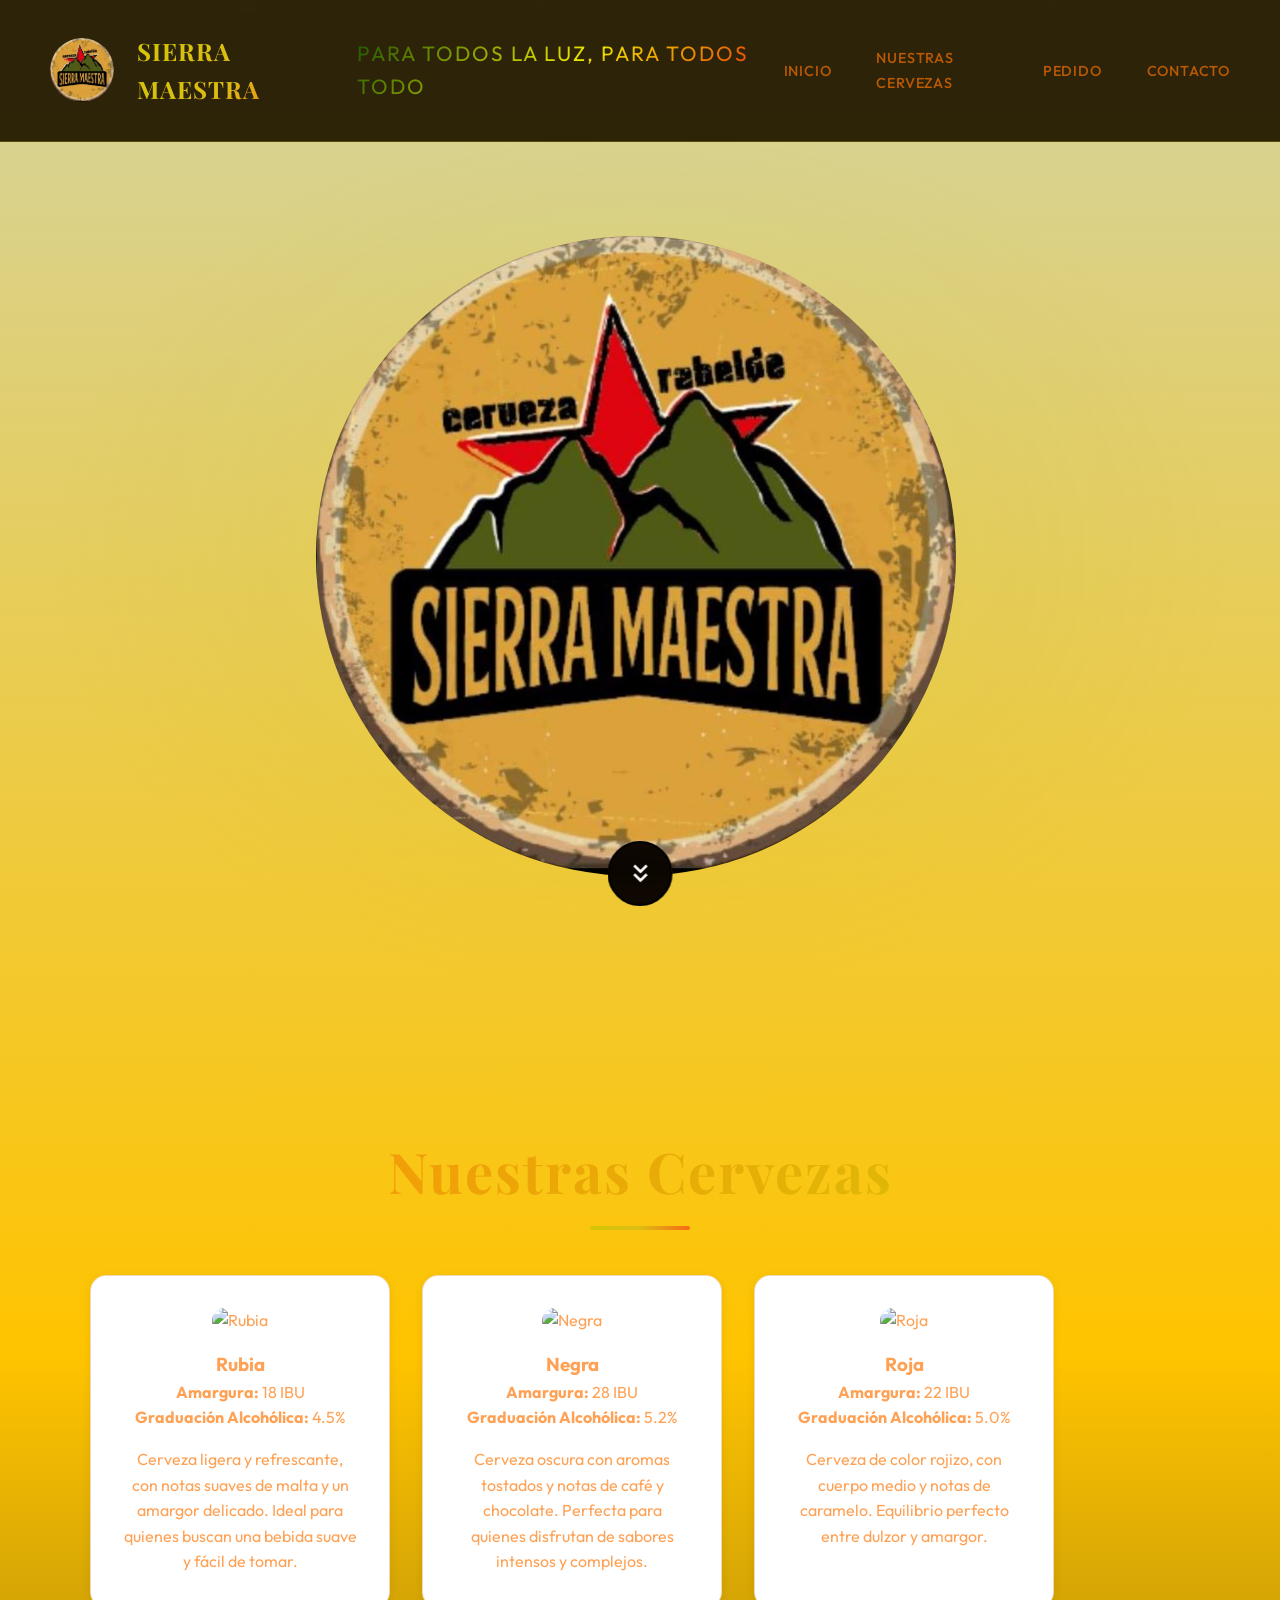
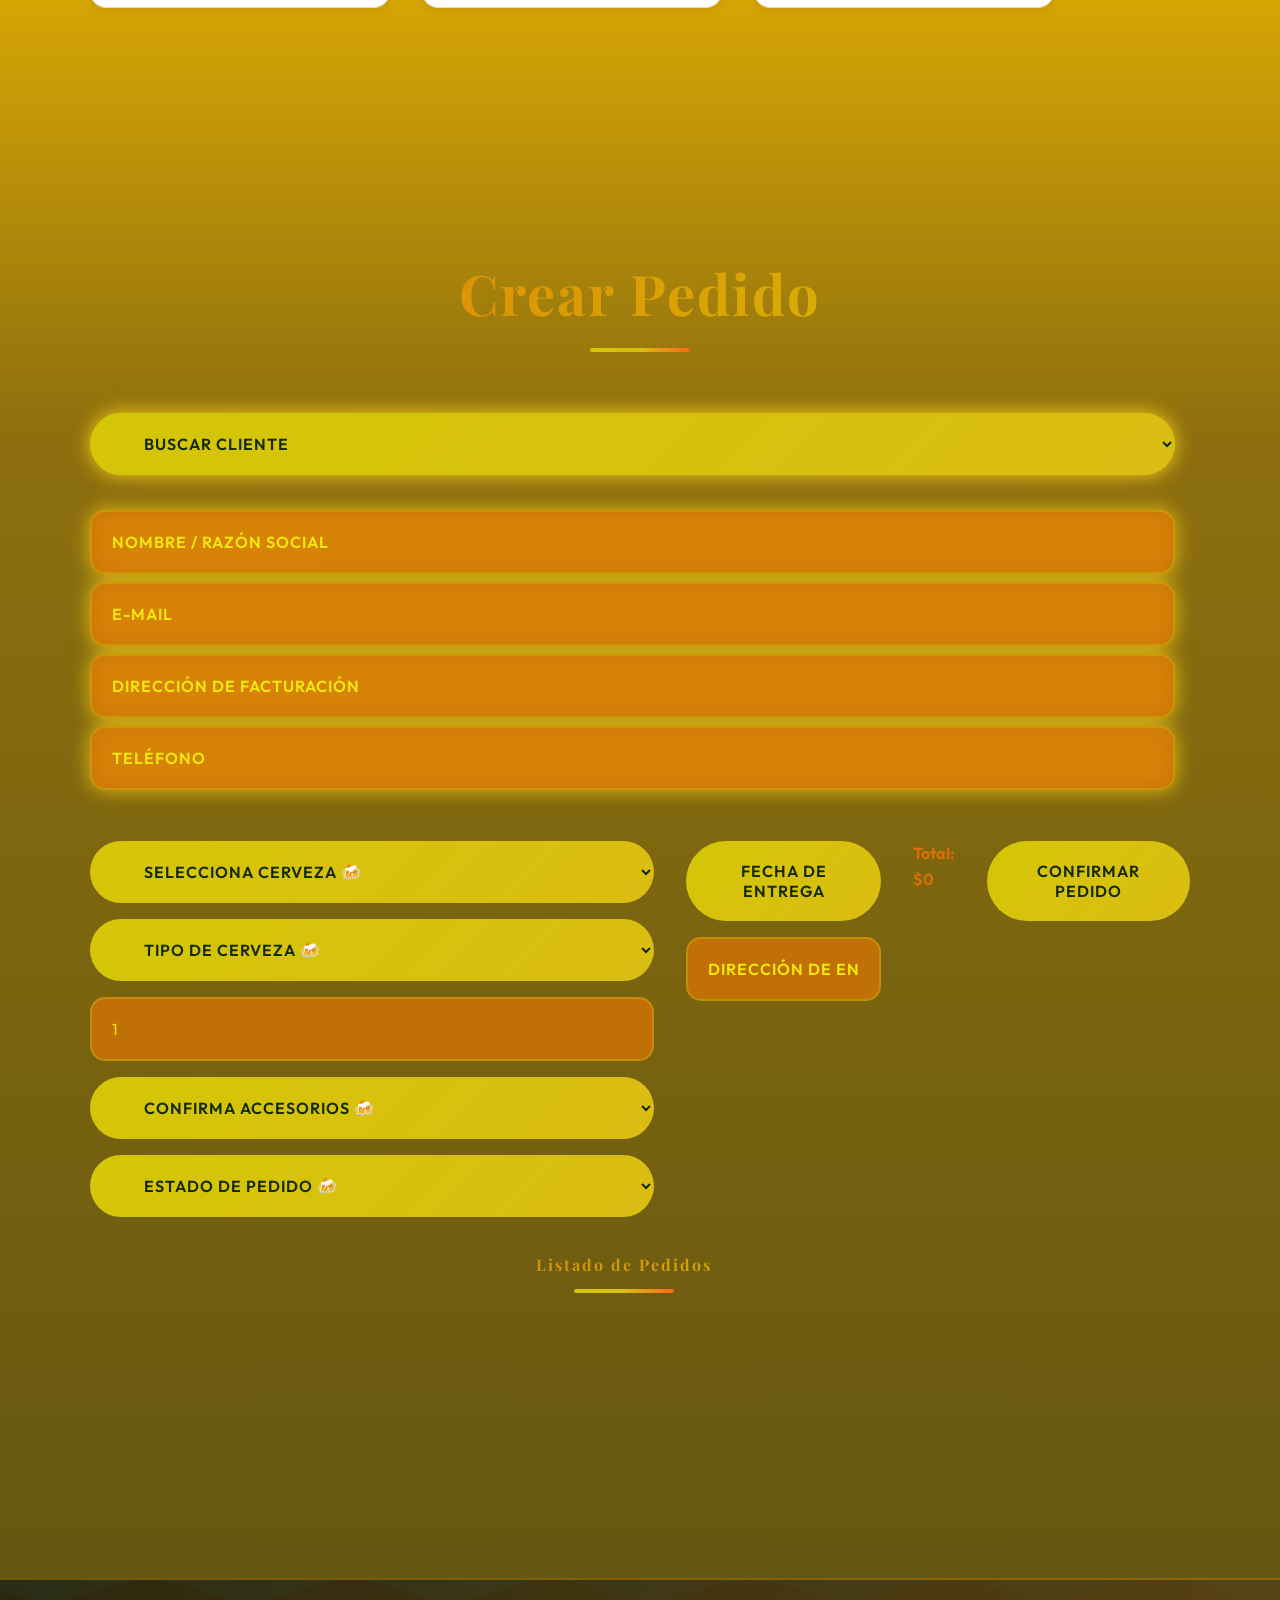
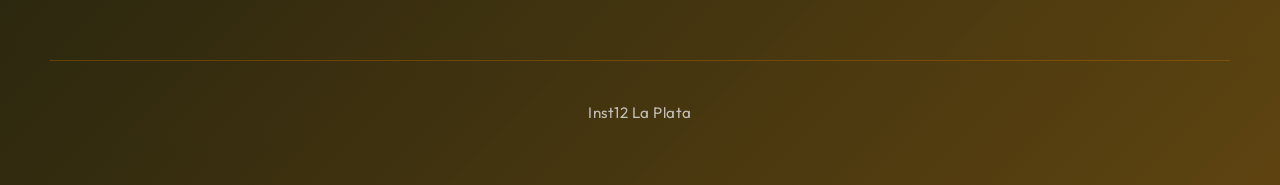
==== commit 58ddd5bd: "Pedido Logica de aarmado de pedido y listado" ====
--- a/pedido.html
+++ b/pedido.html
@@ -89,17 +89,17 @@
             </div>
         </div>
     </section>  
-    <section id="armarPedido" class="fade-in">
+    <!-- <section id="armarPedido" class="fade-in">
     <h2 class="section-title">Crear Pedido</h2>
     <div class="contact-container">
         <form class="contact-form">
 
 
 
-                <!-- probando -->
+             
                 <div class="form-group">
                     <select id="buscarClienteSelect" class="dive-btn" style="margin-top: 1rem;" required>
-                                        <option value="">Buscar Comprador</option>
+                                        <option value="">Buscar Cliente</option>
                                         <option value="dni">DNI</option>
                                         <option value="nombre">Nombre</option>
                                         <option value="email">Email</option>
@@ -107,12 +107,7 @@
                     </select>
                             <input type="text" id="buscarClienteInput" style="margin-top: 1rem; display:none;" required>
                             <button type="button" id="buscarClienteBtn" class="dive-btn" style="margin-top: 1rem; display:none;">Buscar</button>
-                            <!-- <input type="text" placeholder="Nombre / Razón Social" style="margin-top: 1rem;" required>
-                            <input type="email" placeholder="E-mail" required>
-                            <input type="text" placeholder="Dirección de Facturación" required>
-                            <input type="tel" placeholder="Teléfono" required>
-                            <input type="date" class="dive-btn" style="margin-top: 1rem;" placeholder="Fecha de Pedido" required> -->
-                 </select>
+                     </select>
                         </div>
 
                 
@@ -152,17 +147,94 @@
             <input type="text" class="dive-btn" id="direccionEntrega" style="margin-top: 1rem;" placeholder="Dirección de Entrega" required>
             <div id="mapaEntrega" style="margin-top: 1rem; width: 100%; height: 300px; display: none;"></div>
     </div>  
-    <div id="mapaEntrega" style="margin-top: 1rem; width: 100%; height: 300px; display: none;"></div>
+    <div id="mapaEntrega" style="margin-top: 1rem; width: 100%; height: 300px; display: none;">
     
-        <!-- <div class="form-group">
-            
-            <label for="fechaEntrega" style="margin-top: 1rem;">Fecha de Entrega</label>
-            <input type="datetime-local" id="fechaEntrega" class="dive-btn" style="margin-top: 1rem;" required>
+
+            <button type="button" id="confirmarPedido" class="dive-btn" style="margin-top: 1rem; display:none;">Confirmar Pedido</button>
+
+    </div>
+    </section> -->
+
+    <section id="armarPedido" class="fade-in">
+    <h2 class="section-title">Crear Pedido</h2>
+    <div class="contact-container">
+        <form id="pedidoForm" class="contact-form" novalidate>
+
+                <!-- probando -->
+                <div class="form-group">
+                    <select id="buscarClienteSelect" class="dive-btn" style="margin-top: 1rem;" required>
+                                        <option value="">Buscar Cliente</option>
+                                        <option value="dni">DNI</option>
+                                        <option value="nombre">Nombre</option>
+                                        <option value="email">Email</option>
+                                        <option value="telefono">Teléfono</option>
+                    </select>
+                            <input type="text" id="buscarClienteInput" style="margin-top: 1rem; display:none;" required>
+                            <button type="button" id="buscarClienteBtn" class="dive-btn" style="margin-top: 1rem; display:none;">Buscar</button>
+                 </div>
+
+                <!-- Datos cliente (reaprovecho tus inputs existentes) -->
+                <div class="form-group" style="margin-top:1rem;">
+                    <input type="text" id="clienteNombre" class="dive-btn" placeholder="Nombre / Razón Social" required>
+                    <input type="email" id="clienteEmail" class="dive-btn" placeholder="E-mail" required style="margin-top:0.5rem;">
+                    <input type="text" id="clienteDireccion" class="dive-btn" placeholder="Dirección de Facturación" required style="margin-top:0.5rem;">
+                    <input type="tel" id="clienteTelefono" class="dive-btn" placeholder="Teléfono" required style="margin-top:0.5rem;">
+                </div>
+
+        </form>
+    </div>
+    <div class="contact-container">
+        <div class="form-group">
+            <select id="cervezaColor" class="dive-btn" style="margin-top: 1rem;" required>
+                <option value="">Selecciona Cerveza 🍻</option>
+                <option value="rubia">Rubia</option>
+                <option value="negra">Negra</option>
+                <option value="roja">Roja</option>
+            </select>
+            <select id="cervezaTipo" class="dive-btn" style="margin-top: 1rem;" required>
+                <option value="">Tipo de Cerveza 🍻</option>
+                <option value="litro" data-price="800">Litro</option>
+                <option value="barril" data-price="15000">Barril</option>
+            </select>
+            <input type="number" id="cantidadBarriles" placeholder="Cantidad de Barriles" style="margin-top: 1rem;" min="1" value="1" required>
+            <select id="confirmAcc" class="dive-btn" style="margin-top: 1rem;" required>
+                <option value="">Confirma Accesorios 🍻</option>
+                <option value="si">Sí</option>
+                <option value="no">No</option>
+            </select>
+            <select id="estadoPedido" class="dive-btn" style="margin-top: 1rem;" required>
+                <option value="">Estado de Pedido 🍻</option>
+                <option value="confirmado">Confirmado</option>
+                <option value="noConfirmado">No Confirmado</option>
+                <option value="enEspera">En Espera</option>
+                <option value="finalizado">Finalizado</option>
+            </select>
+        </div>
+     <div class="form-group">
+            <button type="button" id="mostrarFechaBtn" class="dive-btn" style="margin-top: 1rem;">Fecha de Entrega</button>
+            <input type="datetime-local" id="fechaEntrega" class="dive-btn" style="margin-top: 1rem; display:none;" required>
             <input type="text" class="dive-btn" id="direccionEntrega" style="margin-top: 1rem;" placeholder="Dirección de Entrega" required>
             <div id="mapaEntrega" style="margin-top: 1rem; width: 100%; height: 300px; display: none;"></div>
-        </div> -->
-            <button type="button" id="confirmarPedido" class="dive-btn" style="margin-top: 1rem; display:none;">Confirmar Pedido</button>
-
+    </div>
+
+    <div id="totalBox" style="margin-top:1rem; font-weight:700;">Total: $<span id="totalMonto">0</span></div>
+
+    <div style="margin-top:1rem;">
+        <button type="button" id="confirmarPedido" class="dive-btn" style="display:none;">Confirmar Pedido</button>
+    </div>
+    </div>
+
+    <!-- Listado y modal -->
+    <div class="contact-container">
+        <h3 class="section-title" style="font-size:1rem;">Listado de Pedidos</h3>
+        <div id="listadoPedidos"></div>
+    </div>
+
+    <div id="modalVer" style="display:none; position:fixed; inset:0; background:rgba(0,0,0,0.4); align-items:center; justify-content:center;">
+      <div style="background:#fff; padding:1rem; border-radius:8px; width:90%; max-width:720px;">
+        <button id="cerrarModal" class="dive-btn" style="float:right;">Cerrar</button>
+        <div id="detalleContenido"></div>
+      </div>
     </div>
 </section>
 
--- a/tooplate-aqua-nova-style.css
+++ b/tooplate-aqua-nova-style.css
@@ -1122,7 +1122,7 @@
             filter: drop-shadow(0 0 10px rgb(249, 207, 22));
         }
 
-        .contact-form::before {
+        /*.contact-form::before {
             content: '';
             position: absolute;
             top: 0;
@@ -1133,7 +1133,7 @@
             background-size: 150px 30px;
             animation: gentleWaves 6s ease-in-out infinite;
             pointer-events: none;
-        }
+        }*/
 
         /* Form styling - Fixed */
         .form-group {
